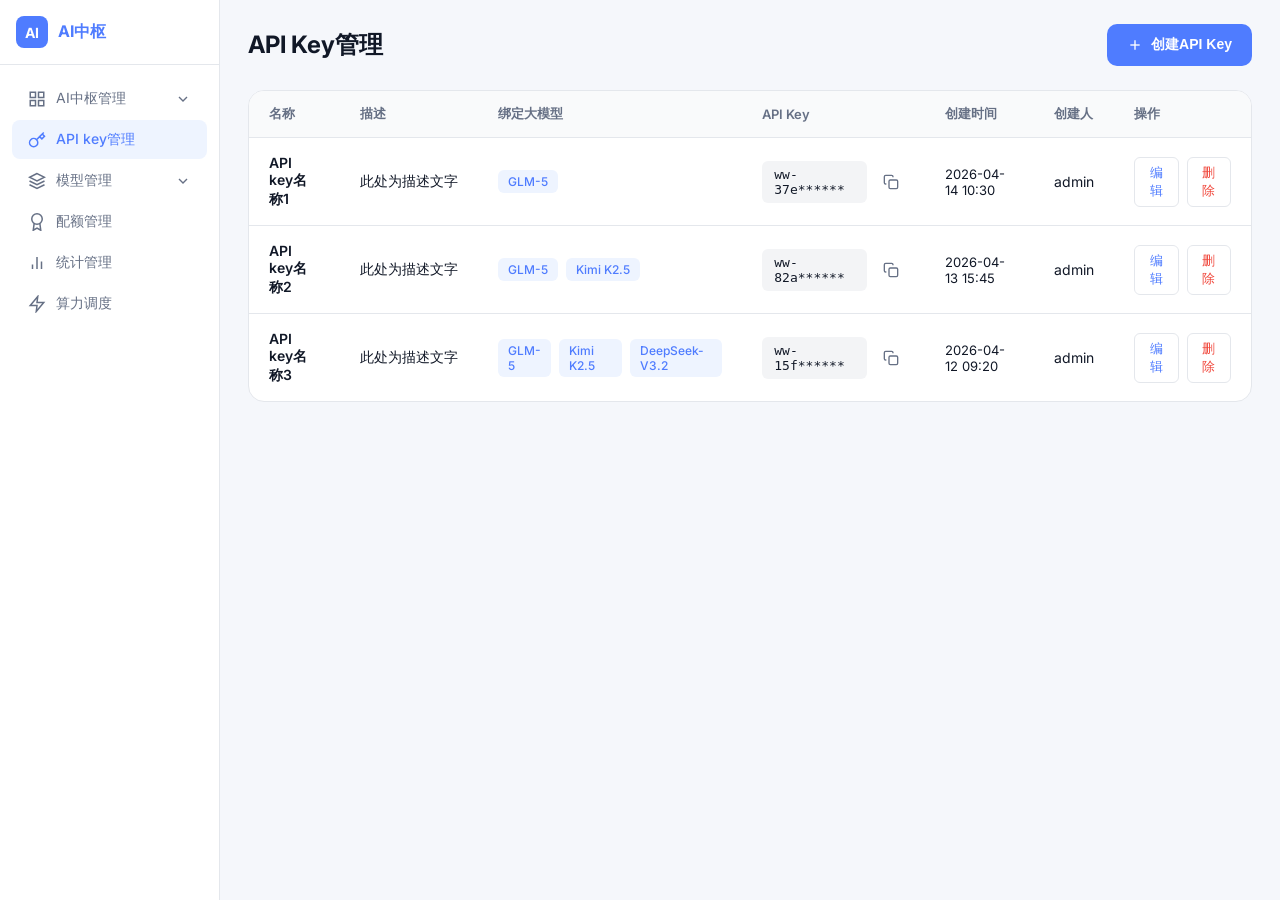
==== api_key_mgmt.html @ a238d0d9 "fix: use fixed position for model dropdown to prevent clipping" ====
<!DOCTYPE html>
<html lang="zh-CN">
  <head>
    <meta charset="utf-8" />
    <meta name="viewport" content="width=device-width, initial-scale=1.0" />
    <title>API Key管理</title>
    <link href="https://fonts.googleapis.com" rel="preconnect" />
    <link href="https://fonts.gstatic.com" rel="preconnect" crossorigin />
    <link
      href="https://fonts.googleapis.com/css2?family=Inter:wght@400;500;600;700;800&display=swap"
      rel="stylesheet"
    />
    <style>
      :root {
        --page-bg: #f5f7fb;
        --panel-bg: #ffffff;
        --text-main: #111827;
        --text-sub: #667085;
        --text-light: #98a2b3;
        --line: #e4e7ec;
        --brand: #4f7cff;
        --brand-soft: #eef4ff;
        --success: #12b76a;
        --warning: #f79009;
        --danger: #f04438;
      }

      * {
        box-sizing: border-box;
      }

      body {
        margin: 0;
        font-family: "Inter", "PingFang SC", "Microsoft YaHei", sans-serif;
        color: var(--text-main);
        background: var(--page-bg);
        display: flex;
      }

      /* Sidebar Styles */
      .sidebar {
        width: 220px;
        background: #fff;
        border-right: 1px solid var(--line);
        min-height: 100vh;
        flex-shrink: 0;
        display: flex;
        flex-direction: column;
      }

      .sidebar-header {
        padding: 16px;
        border-bottom: 1px solid var(--line);
      }

      .sidebar-logo {
        display: flex;
        align-items: center;
        gap: 10px;
        font-size: 16px;
        font-weight: 700;
        color: var(--brand);
      }

      .sidebar-logo-icon {
        width: 32px;
        height: 32px;
        background: var(--brand);
        border-radius: 8px;
        display: flex;
        align-items: center;
        justify-content: center;
        color: #fff;
        font-size: 14px;
      }

      .sidebar-nav {
        flex: 1;
        padding: 12px 0;
        overflow-y: auto;
      }

      .menu-item {
        display: flex;
        align-items: center;
        gap: 10px;
        padding: 10px 16px;
        margin: 2px 12px;
        border-radius: 8px;
        cursor: pointer;
        font-size: 14px;
        color: var(--text-sub);
        transition: all 0.2s ease;
        text-decoration: none;
      }

      .menu-item:hover {
        background: #f9fafb;
        color: var(--text-main);
      }

      .menu-item.active {
        background: var(--brand-soft);
        color: var(--brand);
        font-weight: 500;
      }

      .menu-item-icon {
        width: 18px;
        height: 18px;
        display: flex;
        align-items: center;
        justify-content: center;
        flex-shrink: 0;
      }

      .menu-item-arrow {
        margin-left: auto;
        width: 16px;
        height: 16px;
        transition: transform 0.2s ease;
      }

      .menu-item.expanded .menu-item-arrow {
        transform: rotate(180deg);
      }

      .submenu {
        display: none;
        padding: 4px 0;
      }

      .submenu.expanded {
        display: block;
      }

      .submenu-item {
        display: flex;
        align-items: center;
        gap: 10px;
        padding: 8px 16px 8px 44px;
        margin: 2px 12px;
        border-radius: 8px;
        cursor: pointer;
        font-size: 13px;
        color: var(--text-sub);
        transition: all 0.2s ease;
        text-decoration: none;
      }

      .submenu-item:hover {
        background: #f9fafb;
        color: var(--text-main);
      }

      .submenu-item.active {
        background: var(--brand-soft);
        color: var(--brand);
        font-weight: 500;
      }

      .content {
        flex: 1;
        padding: 24px 28px 40px;
        min-height: 100vh;
      }

      /* Page Header */
      .page-header {
        display: flex;
        align-items: center;
        justify-content: space-between;
        margin-bottom: 24px;
      }

      .page-title {
        font-size: 24px;
        font-weight: 700;
        margin: 0;
      }

      .btn-create {
        appearance: none;
        border: 0;
        border-radius: 10px;
        padding: 12px 20px;
        font-size: 14px;
        font-weight: 600;
        cursor: pointer;
        background: var(--brand);
        color: #fff;
        display: flex;
        align-items: center;
        gap: 8px;
        transition: background 0.2s ease;
      }

      .btn-create:hover {
        background: #3d6ae8;
      }

      /* Table Styles */
      .table-container {
        background: #fff;
        border: 1px solid var(--line);
        border-radius: 16px;
        overflow: hidden;
      }

      .data-table {
        width: 100%;
        border-collapse: collapse;
        font-size: 14px;
      }

      .data-table thead {
        background: #f9fafb;
      }

      .data-table th {
        text-align: left;
        padding: 14px 20px;
        font-weight: 600;
        color: var(--text-sub);
        font-size: 13px;
        border-bottom: 1px solid var(--line);
      }

      .data-table td {
        padding: 16px 20px;
        border-bottom: 1px solid var(--line);
        color: var(--text-main);
      }

      .data-table tbody tr:last-child td {
        border-bottom: none;
      }

      .data-table tbody tr:hover {
        background: #f9fafb;
      }

      .cell-name {
        font-weight: 600;
      }

      .cell-description {
        color: var(--text-sub);
        max-width: 200px;
        overflow: hidden;
        text-overflow: ellipsis;
        white-space: nowrap;
      }

      .cell-model {
        display: flex;
        align-items: center;
        gap: 8px;
      }

      .model-tag {
        padding: 4px 10px;
        border-radius: 6px;
        font-size: 12px;
        font-weight: 500;
        background: var(--brand-soft);
        color: var(--brand);
      }

      .api-key-cell {
        display: flex;
        align-items: center;
        gap: 10px;
      }

      .api-key-value {
        font-family: ui-monospace, SFMono-Regular, Menlo, monospace;
        font-size: 13px;
        color: var(--text-main);
        background: #f3f4f6;
        padding: 6px 12px;
        border-radius: 6px;
      }

      .btn-copy {
        width: 28px;
        height: 28px;
        border: none;
        background: transparent;
        cursor: pointer;
        display: flex;
        align-items: center;
        justify-content: center;
        border-radius: 6px;
        color: var(--text-sub);
        transition: all 0.2s ease;
      }

      .btn-copy:hover {
        background: var(--brand-soft);
        color: var(--brand);
      }

      .cell-time {
        color: var(--text-sub);
        font-size: 13px;
      }

      .cell-creator {
        display: flex;
        align-items: center;
        gap: 8px;
      }

      .creator-avatar {
        width: 28px;
        height: 28px;
        border-radius: 50%;
        background: var(--brand-soft);
        display: flex;
        align-items: center;
        justify-content: center;
        font-size: 12px;
        font-weight: 600;
        color: var(--brand);
      }

      .cell-actions {
        display: flex;
        gap: 8px;
      }

      .btn-action {
        padding: 6px 12px;
        border-radius: 6px;
        font-size: 13px;
        font-weight: 500;
        cursor: pointer;
        border: 1px solid var(--line);
        background: #fff;
        transition: all 0.2s ease;
      }

      .btn-edit {
        color: var(--brand);
      }

      .btn-edit:hover {
        background: var(--brand-soft);
        border-color: var(--brand);
      }

      .btn-delete {
        color: #f04438;
      }

      .btn-delete:hover {
        background: #fef3f2;
        border-color: #f04438;
      }

      /* Modal Styles */
      .modal-overlay {
        position: fixed;
        top: 0;
        left: 0;
        right: 0;
        bottom: 0;
        background: rgba(0, 0, 0, 0.5);
        display: flex;
        align-items: center;
        justify-content: center;
        z-index: 1000;
        opacity: 0;
        visibility: hidden;
        transition: all 0.3s ease;
      }

      .modal-overlay.active {
        opacity: 1;
        visibility: visible;
      }

      .modal {
        background: #fff;
        border-radius: 12px;
        width: 90%;
        max-width: 480px;
        overflow: hidden;
        transform: scale(0.95) translateY(20px);
        transition: all 0.3s ease;
      }

      .modal-overlay.active .modal {
        transform: scale(1) translateY(0);
      }

      .modal-header {
        padding: 20px 24px;
        border-bottom: 1px solid var(--line);
        display: flex;
        align-items: center;
        justify-content: space-between;
      }

      .modal-title {
        font-size: 18px;
        font-weight: 700;
        margin: 0;
      }

      .modal-close {
        width: 32px;
        height: 32px;
        border: none;
        background: #f3f4f6;
        border-radius: 8px;
        cursor: pointer;
        display: flex;
        align-items: center;
        justify-content: center;
        font-size: 18px;
        color: var(--text-sub);
        transition: all 0.2s ease;
      }

      .modal-close:hover {
        background: #e5e7eb;
        color: var(--text-main);
      }

      .modal-body {
        padding: 24px;
        overflow: visible;
      }

      .form-group {
        margin-bottom: 20px;
      }

      .form-group:last-child {
        margin-bottom: 0;
      }

      .form-label {
        display: block;
        font-size: 14px;
        font-weight: 500;
        margin-bottom: 8px;
        color: var(--text-main);
      }

      .form-input,
      .form-select,
      .form-textarea {
        width: 100%;
        border: 1px solid var(--line);
        border-radius: 10px;
        padding: 12px 16px;
        font-size: 14px;
        color: var(--text-main);
        font-family: inherit;
        outline: none;
        transition: border-color 0.2s ease;
      }

      .form-input:focus,
      .form-select:focus,
      .form-textarea:focus {
        border-color: var(--brand);
      }

      .form-textarea {
        resize: vertical;
        min-height: 80px;
      }

      /* Multi-select Model Dropdown */
      .model-select-container {
        position: relative;
        z-index: 100;
      }

      .model-select-trigger {
        width: 100%;
        border: 1px solid var(--line);
        border-radius: 10px;
        padding: 12px 16px;
        font-size: 14px;
        color: var(--text-main);
        background: #fff;
        cursor: pointer;
        display: flex;
        align-items: center;
        justify-content: space-between;
        transition: border-color 0.2s ease;
      }

      .model-select-trigger:hover {
        border-color: var(--brand);
      }

      .model-dropdown {
        position: fixed;
        background: #fff;
        border: 1px solid var(--line);
        border-radius: 10px;
        padding: 8px;
        max-height: 320px;
        overflow-y: auto;
        z-index: 99999;
        display: none;
        box-shadow: 0 8px 24px rgba(0, 0, 0, 0.2);
        min-width: 200px;
      }

      .model-dropdown.active {
        display: block;
      }

      .model-option {
        display: flex;
        align-items: center;
        gap: 10px;
        padding: 10px 12px;
        border-radius: 6px;
        cursor: pointer;
        transition: background 0.2s ease;
      }

      .model-option:hover {
        background: #f9fafb;
      }

      .model-option input[type="checkbox"] {
        width: 16px;
        height: 16px;
        accent-color: var(--brand);
      }

      .model-option span {
        font-size: 14px;
        color: var(--text-main);
      }

      .modal-footer {
        padding: 16px 24px 24px;
        display: flex;
        gap: 12px;
        justify-content: flex-end;
        position: relative;
        z-index: 1;
        background: #fff;
      }

      .btn {
        appearance: none;
        border: 0;
        border-radius: 10px;
        padding: 10px 18px;
        font-size: 14px;
        font-weight: 600;
        cursor: pointer;
        transition: all 0.2s ease;
      }

      .btn-primary {
        background: var(--brand);
        color: #fff;
      }

      .btn-primary:hover {
        background: #3d6ae8;
      }

      .btn-secondary {
        background: #f2f4f7;
        color: #344054;
      }

      .btn-secondary:hover {
        background: #e4e7ec;
      }

      @media (max-width: 1100px) {
        .content {
          padding: 16px;
        }

        .data-table {
          font-size: 13px;
        }

        .data-table th,
        .data-table td {
          padding: 12px 16px;
        }

        .cell-description {
          max-width: 120px;
        }
      }
    </style>
  </head>
  <body>
    <!-- Sidebar -->
    <aside class="sidebar">
      <div class="sidebar-header">
        <div class="sidebar-logo">
          <div class="sidebar-logo-icon">AI</div>
          <span>AI中枢</span>
        </div>
      </div>
      <nav class="sidebar-nav">
        <!-- AI中枢管理 -->
        <div class="menu-item" onclick="toggleMenu(this)">
          <span class="menu-item-icon">
            <svg width="18" height="18" viewBox="0 0 24 24" fill="none" stroke="currentColor" stroke-width="2">
              <rect x="3" y="3" width="7" height="7"></rect>
              <rect x="14" y="3" width="7" height="7"></rect>
              <rect x="14" y="14" width="7" height="7"></rect>
              <rect x="3" y="14" width="7" height="7"></rect>
            </svg>
          </span>
          <span>AI中枢管理</span>
          <svg class="menu-item-arrow" width="16" height="16" viewBox="0 0 24 24" fill="none" stroke="currentColor" stroke-width="2">
            <polyline points="6 9 12 15 18 9"></polyline>
          </svg>
        </div>
        <div class="submenu">
          <a href="#" class="submenu-item">用户权限管理</a>
          <a href="#" class="submenu-item">角色菜单管理</a>
        </div>

        <!-- API key管理 -->
        <a href="api_key_mgmt.html" class="menu-item active">
          <span class="menu-item-icon">
            <svg width="18" height="18" viewBox="0 0 24 24" fill="none" stroke="currentColor" stroke-width="2">
              <path d="M21 2l-2 2m-7.61 7.61a5.5 5.5 0 1 1-7.778 7.778 5.5 5.5 0 0 1 7.777-7.777zm0 0L15.5 7.5m0 0l3 3L22 7l-3-3m-3.5 3.5L19 4"></path>
            </svg>
          </span>
          <span>API key管理</span>
        </a>

        <!-- 模型管理 -->
        <div class="menu-item" onclick="toggleMenu(this)">
          <span class="menu-item-icon">
            <svg width="18" height="18" viewBox="0 0 24 24" fill="none" stroke="currentColor" stroke-width="2">
              <path d="M12 2L2 7l10 5 10-5-10-5z"></path>
              <path d="M2 17l10 5 10-5"></path>
              <path d="M2 12l10 5 10-5"></path>
            </svg>
          </span>
          <span>模型管理</span>
          <svg class="menu-item-arrow" width="16" height="16" viewBox="0 0 24 24" fill="none" stroke="currentColor" stroke-width="2">
            <polyline points="6 9 12 15 18 9"></polyline>
          </svg>
        </div>
        <div class="submenu">
          <a href="model_mgmt.html" class="submenu-item">模型广场</a>
          <a href="api_reference.html" class="submenu-item">API参考</a>
        </div>

        <!-- 配额管理 -->
        <a href="#" class="menu-item">
          <span class="menu-item-icon">
            <svg width="18" height="18" viewBox="0 0 24 24" fill="none" stroke="currentColor" stroke-width="2">
              <circle cx="12" cy="8" r="7"></circle>
              <polyline points="8.21 13.89 7 23 12 20 17 23 15.79 13.88"></polyline>
            </svg>
          </span>
          <span>配额管理</span>
        </a>

        <!-- 统计管理 -->
        <a href="#" class="menu-item">
          <span class="menu-item-icon">
            <svg width="18" height="18" viewBox="0 0 24 24" fill="none" stroke="currentColor" stroke-width="2">
              <line x1="18" y1="20" x2="18" y2="10"></line>
              <line x1="12" y1="20" x2="12" y2="4"></line>
              <line x1="6" y1="20" x2="6" y2="14"></line>
            </svg>
          </span>
          <span>统计管理</span>
        </a>

        <!-- 算力调度 -->
        <a href="#" class="menu-item">
          <span class="menu-item-icon">
            <svg width="18" height="18" viewBox="0 0 24 24" fill="none" stroke="currentColor" stroke-width="2">
              <path d="M13 2L3 14h9l-1 8 10-12h-9l1-8z"></path>
            </svg>
          </span>
          <span>算力调度</span>
        </a>
      </nav>
    </aside>

    <main class="content">
      <div class="page-header">
        <h1 class="page-title">API Key管理</h1>
        <button class="btn-create" onclick="openModal()">
          <svg width="16" height="16" viewBox="0 0 24 24" fill="none" stroke="currentColor" stroke-width="2">
            <line x1="12" y1="5" x2="12" y2="19"></line>
            <line x1="5" y1="12" x2="19" y2="12"></line>
          </svg>
          创建API Key
        </button>
      </div>

      <div class="table-container">
        <table class="data-table">
          <thead>
            <tr>
              <th>名称</th>
              <th>描述</th>
              <th>绑定大模型</th>
              <th>API Key</th>
              <th>创建时间</th>
              <th>创建人</th>
              <th>操作</th>
            </tr>
          </thead>
          <tbody>
            <tr>
              <td class="cell-name">API key名称1</td>
              <td class="cell-description">此处为描述文字</td>
              <td>
                <div class="cell-model">
                  <span class="model-tag">GLM-5</span>
                </div>
              </td>
              <td>
                <div class="api-key-cell">
                  <span class="api-key-value">ww-37e******</span>
                  <button class="btn-copy" onclick="copyKey('ww-37e8f2a9b4c5d6e7')" title="复制">
                    <svg width="16" height="16" viewBox="0 0 24 24" fill="none" stroke="currentColor" stroke-width="2">
                      <rect x="9" y="9" width="13" height="13" rx="2" ry="2"></rect>
                      <path d="M5 15H4a2 2 0 0 1-2-2V4a2 2 0 0 1 2-2h9a2 2 0 0 1 2 2v1"></path>
                    </svg>
                  </button>
                </div>
              </td>
              <td class="cell-time">2026-04-14 10:30</td>
              <td>admin</td>
              <td>
                <div class="cell-actions">
                  <button class="btn-action btn-edit" onclick="editKey('API key名称1')">编辑</button>
                  <button class="btn-action btn-delete" onclick="deleteKey('API key名称1')">删除</button>
                </div>
              </td>
            </tr>
            <tr>
              <td class="cell-name">API key名称2</td>
              <td class="cell-description">此处为描述文字</td>
              <td>
                <div class="cell-model">
                  <span class="model-tag">GLM-5</span>
                  <span class="model-tag">Kimi K2.5</span>
                </div>
              </td>
              <td>
                <div class="api-key-cell">
                  <span class="api-key-value">ww-82a******</span>
                  <button class="btn-copy" onclick="copyKey('ww-82a1b3c4d5e6f7g8')" title="复制">
                    <svg width="16" height="16" viewBox="0 0 24 24" fill="none" stroke="currentColor" stroke-width="2">
                      <rect x="9" y="9" width="13" height="13" rx="2" ry="2"></rect>
                      <path d="M5 15H4a2 2 0 0 1-2-2V4a2 2 0 0 1 2-2h9a2 2 0 0 1 2 2v1"></path>
                    </svg>
                  </button>
                </div>
              </td>
              <td class="cell-time">2026-04-13 15:45</td>
              <td>admin</td>
              <td>
                <div class="cell-actions">
                  <button class="btn-action btn-edit" onclick="editKey('API key名称2')">编辑</button>
                  <button class="btn-action btn-delete" onclick="deleteKey('API key名称2')">删除</button>
                </div>
              </td>
            </tr>
            <tr>
              <td class="cell-name">API key名称3</td>
              <td class="cell-description">此处为描述文字</td>
              <td>
                <div class="cell-model">
                  <span class="model-tag">GLM-5</span>
                  <span class="model-tag">Kimi K2.5</span>
                  <span class="model-tag">DeepSeek-V3.2</span>
                </div>
              </td>
              <td>
                <div class="api-key-cell">
                  <span class="api-key-value">ww-15f******</span>
                  <button class="btn-copy" onclick="copyKey('ww-15f9g8h7i6j5k4l3')" title="复制">
                    <svg width="16" height="16" viewBox="0 0 24 24" fill="none" stroke="currentColor" stroke-width="2">
                      <rect x="9" y="9" width="13" height="13" rx="2" ry="2"></rect>
                      <path d="M5 15H4a2 2 0 0 1-2-2V4a2 2 0 0 1 2-2h9a2 2 0 0 1 2 2v1"></path>
                    </svg>
                  </button>
                </div>
              </td>
              <td class="cell-time">2026-04-12 09:20</td>
              <td>admin</td>
              <td>
                <div class="cell-actions">
                  <button class="btn-action btn-edit" onclick="editKey('API key名称3')">编辑</button>
                  <button class="btn-action btn-delete" onclick="deleteKey('API key名称3')">删除</button>
                </div>
              </td>
            </tr>
          </tbody>
        </table>
      </div>
    </main>

    <!-- Create API Key Modal -->
    <div class="modal-overlay" id="createModal">
      <div class="modal">
        <div class="modal-header">
          <h3 class="modal-title">创建API Key</h3>
          <button class="modal-close" onclick="closeModal()">&times;</button>
        </div>
        <div class="modal-body">
          <div class="form-group">
            <label class="form-label">名称</label>
            <input type="text" class="form-input" placeholder="请输入API Key名称" id="keyName">
          </div>
          <div class="form-group">
            <label class="form-label">描述</label>
            <textarea class="form-textarea" placeholder="请输入描述信息" id="keyDescription"></textarea>
          </div>
          <div class="form-group">
            <label class="form-label">绑定大模型</label>
            <div class="model-select-container" id="modelSelectContainer">
              <div class="model-select-trigger" onclick="toggleModelDropdown()">
                <span id="selectedModelsText">请选择模型</span>
                <svg width="16" height="16" viewBox="0 0 24 24" fill="none" stroke="currentColor" stroke-width="2">
                  <polyline points="6 9 12 15 18 9"></polyline>
                </svg>
              </div>
              <div class="model-dropdown" id="modelDropdown">
                <label class="model-option">
                  <input type="checkbox" value="glm-5" onchange="updateSelectedModels()">
                  <span>GLM-5</span>
                </label>
                <label class="model-option">
                  <input type="checkbox" value="kimi-k25" onchange="updateSelectedModels()">
                  <span>Kimi K2.5</span>
                </label>
                <label class="model-option">
                  <input type="checkbox" value="deepseek-v32" onchange="updateSelectedModels()">
                  <span>DeepSeek-V3.2</span>
                </label>
                <label class="model-option">
                  <input type="checkbox" value="qwen3-72b" onchange="updateSelectedModels()">
                  <span>Qwen3-72B</span>
                </label>
                <label class="model-option">
                  <input type="checkbox" value="claude-35" onchange="updateSelectedModels()">
                  <span>Claude 3.5 Sonnet</span>
                </label>
                <label class="model-option">
                  <input type="checkbox" value="gpt-4o" onchange="updateSelectedModels()">
                  <span>GPT-4o</span>
                </label>
              </div>
            </div>
          </div>
        </div>
        <div class="modal-footer">
          <button class="btn btn-secondary" onclick="closeModal()">取消</button>
          <button class="btn btn-primary" onclick="createKey()">创建</button>
        </div>
      </div>
    </div>

    <script>
      // Modal functions
      function openModal() {
        document.getElementById('createModal').classList.add('active');
      }

      function closeModal() {
        document.getElementById('createModal').classList.remove('active');
        // Clear form
        document.getElementById('keyName').value = '';
        document.getElementById('keyDescription').value = '';
        // Clear model selection
        document.querySelectorAll('.model-option input[type="checkbox"]').forEach(cb => {
          cb.checked = false;
        });
        updateSelectedModels();
        document.getElementById('modelDropdown').classList.remove('active');
      }

      // Model dropdown functions
      function toggleModelDropdown() {
        const dropdown = document.getElementById('modelDropdown');
        const trigger = document.querySelector('.model-select-trigger');
        
        if (dropdown.classList.contains('active')) {
          dropdown.classList.remove('active');
        } else {
          // Calculate position relative to viewport
          const rect = trigger.getBoundingClientRect();
          dropdown.style.left = rect.left + 'px';
          dropdown.style.top = (rect.bottom + 4) + 'px';
          dropdown.style.width = rect.width + 'px';
          dropdown.classList.add('active');
        }
      }

      function updateSelectedModels() {
        const checkboxes = document.querySelectorAll('.model-option input[type="checkbox"]:checked');
        const selectedModels = Array.from(checkboxes).map(cb => cb.nextElementSibling.textContent);
        const text = selectedModels.length > 0 ? selectedModels.join(', ') : '请选择模型';
        document.getElementById('selectedModelsText').textContent = text;
      }

      // Close dropdown when clicking outside
      document.addEventListener('click', function(e) {
        const container = document.getElementById('modelSelectContainer');
        if (!container.contains(e.target)) {
          document.getElementById('modelDropdown').classList.remove('active');
        }
      });

      function createKey() {
        const name = document.getElementById('keyName').value;
        const description = document.getElementById('keyDescription').value;
        const selectedModels = document.querySelectorAll('.model-option input[type="checkbox"]:checked');

        if (!name) {
          alert('请输入API Key名称');
          return;
        }
        if (selectedModels.length === 0) {
          alert('请至少选择一个绑定的大模型');
          return;
        }

        alert('API Key创建成功！');
        closeModal();
      }

      // Copy key function
      function copyKey(key) {
        if (navigator.clipboard && navigator.clipboard.writeText) {
          navigator.clipboard.writeText(key).then(function () {
            alert('API Key 已复制');
          });
        } else {
          const textarea = document.createElement('textarea');
          textarea.value = key;
          document.body.appendChild(textarea);
          textarea.select();
          document.execCommand('copy');
          document.body.removeChild(textarea);
          alert('API Key 已复制');
        }
      }

      // Edit key function
      function editKey(name) {
        alert('编辑: ' + name);
      }

      // Delete key function
      function deleteKey(name) {
        if (confirm('确定要删除 "' + name + '" 吗？')) {
          alert('已删除: ' + name);
        }
      }

      // Close modal when clicking outside
      document.getElementById('createModal').addEventListener('click', function(e) {
        if (e.target === this) {
          closeModal();
        }
      });

      // Close on Escape key
      document.addEventListener('keydown', function(e) {
        if (e.key === 'Escape') {
          closeModal();
        }
      });

      // Sidebar menu toggle
      function toggleMenu(element) {
        element.classList.toggle('expanded');
        const submenu = element.nextElementSibling;
        if (submenu && submenu.classList.contains('submenu')) {
          submenu.classList.toggle('expanded');
        }
      }
    </script>
  </body>
</html>
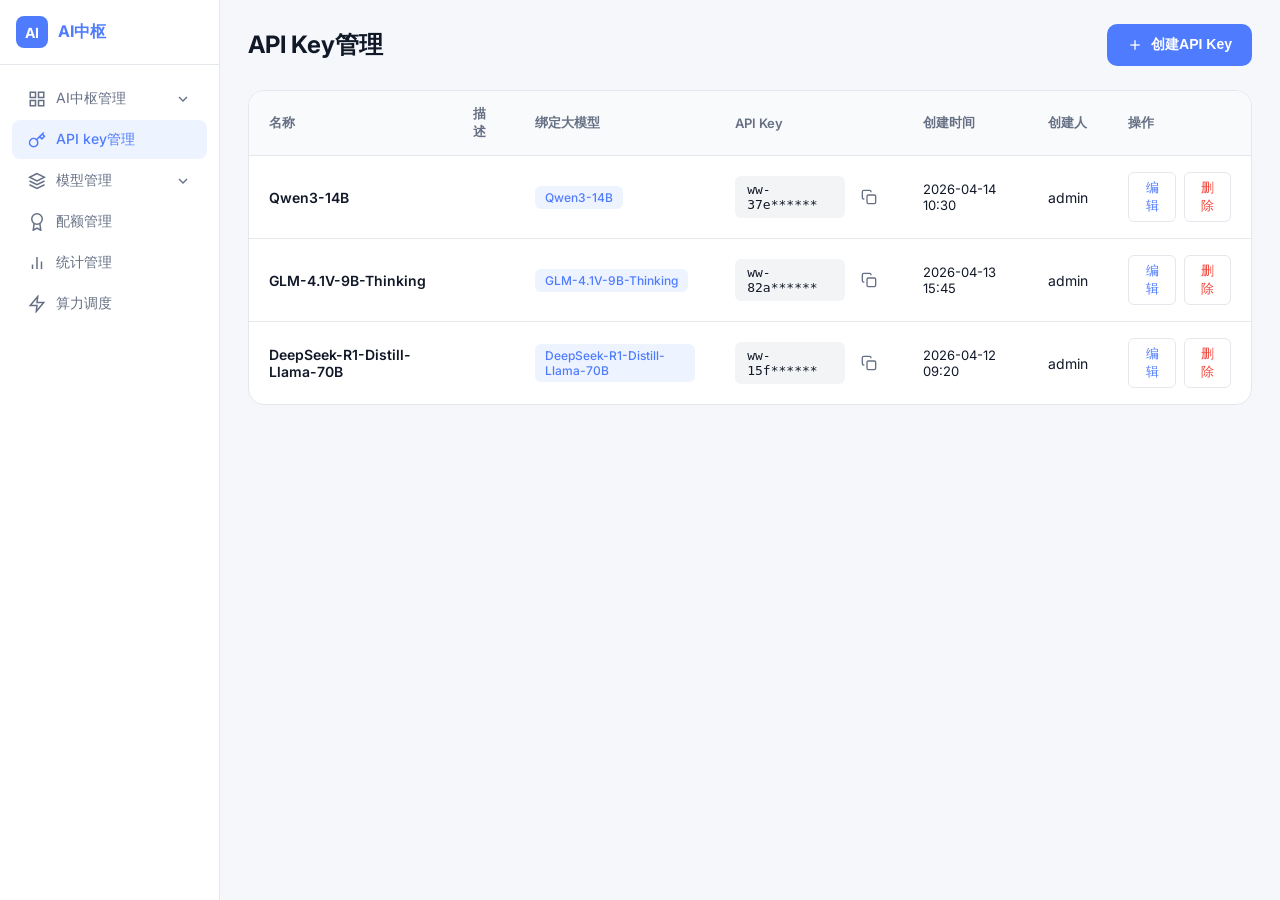
==== commit 56ffc299: "Update API Key list to match model names" ====
--- a/api_key_mgmt.html
+++ b/api_key_mgmt.html
@@ -383,10 +383,10 @@
 
       .modal {
         background: #fff;
-        border-radius: 12px;
+        border-radius: 20px;
         width: 90%;
         max-width: 480px;
-        overflow: hidden;
+        overflow: visible;
         transform: scale(0.95) translateY(20px);
         transition: all 0.3s ease;
       }
@@ -494,6 +494,8 @@
         align-items: center;
         justify-content: space-between;
         transition: border-color 0.2s ease;
+        position: relative;
+        z-index: 200;
       }
 
       .model-select-trigger:hover {
@@ -501,17 +503,20 @@
       }
 
       .model-dropdown {
-        position: fixed;
+        position: absolute;
+        top: 100%;
+        left: 0;
+        right: 0;
+        margin-top: 4px;
         background: #fff;
         border: 1px solid var(--line);
         border-radius: 10px;
         padding: 8px;
         max-height: 320px;
         overflow-y: auto;
-        z-index: 99999;
+        z-index: 9999;
         display: none;
         box-shadow: 0 8px 24px rgba(0, 0, 0, 0.2);
-        min-width: 200px;
       }
 
       .model-dropdown.active {
@@ -723,11 +728,11 @@
           </thead>
           <tbody>
             <tr>
-              <td class="cell-name">API key名称1</td>
-              <td class="cell-description">此处为描述文字</td>
+              <td class="cell-name">Qwen3-14B</td>
+              <td class="cell-description"></td>
               <td>
                 <div class="cell-model">
-                  <span class="model-tag">GLM-5</span>
+                  <span class="model-tag">Qwen3-14B</span>
                 </div>
               </td>
               <td>
@@ -745,18 +750,17 @@
               <td>admin</td>
               <td>
                 <div class="cell-actions">
-                  <button class="btn-action btn-edit" onclick="editKey('API key名称1')">编辑</button>
-                  <button class="btn-action btn-delete" onclick="deleteKey('API key名称1')">删除</button>
+                  <button class="btn-action btn-edit" onclick="editKey('Qwen3-14B', '', ['qwen3-14b'])">编辑</button>
+                  <button class="btn-action btn-delete" onclick="deleteKey('Qwen3-14B')">删除</button>
                 </div>
               </td>
             </tr>
             <tr>
-              <td class="cell-name">API key名称2</td>
-              <td class="cell-description">此处为描述文字</td>
+              <td class="cell-name">GLM-4.1V-9B-Thinking</td>
+              <td class="cell-description"></td>
               <td>
                 <div class="cell-model">
-                  <span class="model-tag">GLM-5</span>
-                  <span class="model-tag">Kimi K2.5</span>
+                  <span class="model-tag">GLM-4.1V-9B-Thinking</span>
                 </div>
               </td>
               <td>
@@ -774,19 +778,17 @@
               <td>admin</td>
               <td>
                 <div class="cell-actions">
-                  <button class="btn-action btn-edit" onclick="editKey('API key名称2')">编辑</button>
-                  <button class="btn-action btn-delete" onclick="deleteKey('API key名称2')">删除</button>
+                  <button class="btn-action btn-edit" onclick="editKey('GLM-4.1V-9B-Thinking', '', ['glm-4.1v-9b'])">编辑</button>
+                  <button class="btn-action btn-delete" onclick="deleteKey('GLM-4.1V-9B-Thinking')">删除</button>
                 </div>
               </td>
             </tr>
             <tr>
-              <td class="cell-name">API key名称3</td>
-              <td class="cell-description">此处为描述文字</td>
+              <td class="cell-name">DeepSeek-R1-Distill-Llama-70B</td>
+              <td class="cell-description"></td>
               <td>
                 <div class="cell-model">
-                  <span class="model-tag">GLM-5</span>
-                  <span class="model-tag">Kimi K2.5</span>
-                  <span class="model-tag">DeepSeek-V3.2</span>
+                  <span class="model-tag">DeepSeek-R1-Distill-Llama-70B</span>
                 </div>
               </td>
               <td>
@@ -804,8 +806,8 @@
               <td>admin</td>
               <td>
                 <div class="cell-actions">
-                  <button class="btn-action btn-edit" onclick="editKey('API key名称3')">编辑</button>
-                  <button class="btn-action btn-delete" onclick="deleteKey('API key名称3')">删除</button>
+                  <button class="btn-action btn-edit" onclick="editKey('DeepSeek-R1-Distill-Llama-70B', '', ['deepseek-r1-70b'])">编辑</button>
+                  <button class="btn-action btn-delete" onclick="deleteKey('DeepSeek-R1-Distill-Llama-70B')">删除</button>
                 </div>
               </td>
             </tr>
@@ -818,7 +820,7 @@
     <div class="modal-overlay" id="createModal">
       <div class="modal">
         <div class="modal-header">
-          <h3 class="modal-title">创建API Key</h3>
+          <h3 class="modal-title" id="modalTitle">创建API Key</h3>
           <button class="modal-close" onclick="closeModal()">&times;</button>
         </div>
         <div class="modal-body">
@@ -870,19 +872,44 @@
         </div>
         <div class="modal-footer">
           <button class="btn btn-secondary" onclick="closeModal()">取消</button>
-          <button class="btn btn-primary" onclick="createKey()">创建</button>
+          <button class="btn btn-primary" id="modalSubmitBtn" onclick="submitKey()">创建</button>
         </div>
       </div>
     </div>
 
     <script>
+      // Track current editing key
+      let editingKeyName = null;
+
       // Modal functions
       function openModal() {
+        editingKeyName = null;
+        document.getElementById('modalTitle').textContent = '创建API Key';
+        document.getElementById('modalSubmitBtn').textContent = '创建';
+        document.getElementById('createModal').classList.add('active');
+      }
+
+      function openEditModal(name, description, models) {
+        editingKeyName = name;
+        document.getElementById('modalTitle').textContent = '编辑API Key';
+        document.getElementById('modalSubmitBtn').textContent = '保存';
+        
+        // Fill form data
+        document.getElementById('keyName').value = name;
+        document.getElementById('keyDescription').value = description;
+        
+        // Clear and set model selection
+        document.querySelectorAll('.model-option input[type="checkbox"]').forEach(cb => {
+          cb.checked = models.includes(cb.value);
+        });
+        updateSelectedModels();
+        
         document.getElementById('createModal').classList.add('active');
       }
 
       function closeModal() {
         document.getElementById('createModal').classList.remove('active');
+        editingKeyName = null;
         // Clear form
         document.getElementById('keyName').value = '';
         document.getElementById('keyDescription').value = '';
@@ -896,19 +923,7 @@
 
       // Model dropdown functions
       function toggleModelDropdown() {
-        const dropdown = document.getElementById('modelDropdown');
-        const trigger = document.querySelector('.model-select-trigger');
-        
-        if (dropdown.classList.contains('active')) {
-          dropdown.classList.remove('active');
-        } else {
-          // Calculate position relative to viewport
-          const rect = trigger.getBoundingClientRect();
-          dropdown.style.left = rect.left + 'px';
-          dropdown.style.top = (rect.bottom + 4) + 'px';
-          dropdown.style.width = rect.width + 'px';
-          dropdown.classList.add('active');
-        }
+        document.getElementById('modelDropdown').classList.toggle('active');
       }
 
       function updateSelectedModels() {
@@ -926,7 +941,7 @@
         }
       });
 
-      function createKey() {
+      function submitKey() {
         const name = document.getElementById('keyName').value;
         const description = document.getElementById('keyDescription').value;
         const selectedModels = document.querySelectorAll('.model-option input[type="checkbox"]:checked');
@@ -940,7 +955,11 @@
           return;
         }
 
-        alert('API Key创建成功！');
+        if (editingKeyName) {
+          alert('API Key "' + name + '" 修改成功！');
+        } else {
+          alert('API Key创建成功！');
+        }
         closeModal();
       }
 
@@ -962,8 +981,8 @@
       }
 
       // Edit key function
-      function editKey(name) {
-        alert('编辑: ' + name);
+      function editKey(name, description, models) {
+        openEditModal(name, description, models);
       }
 
       // Delete key function
